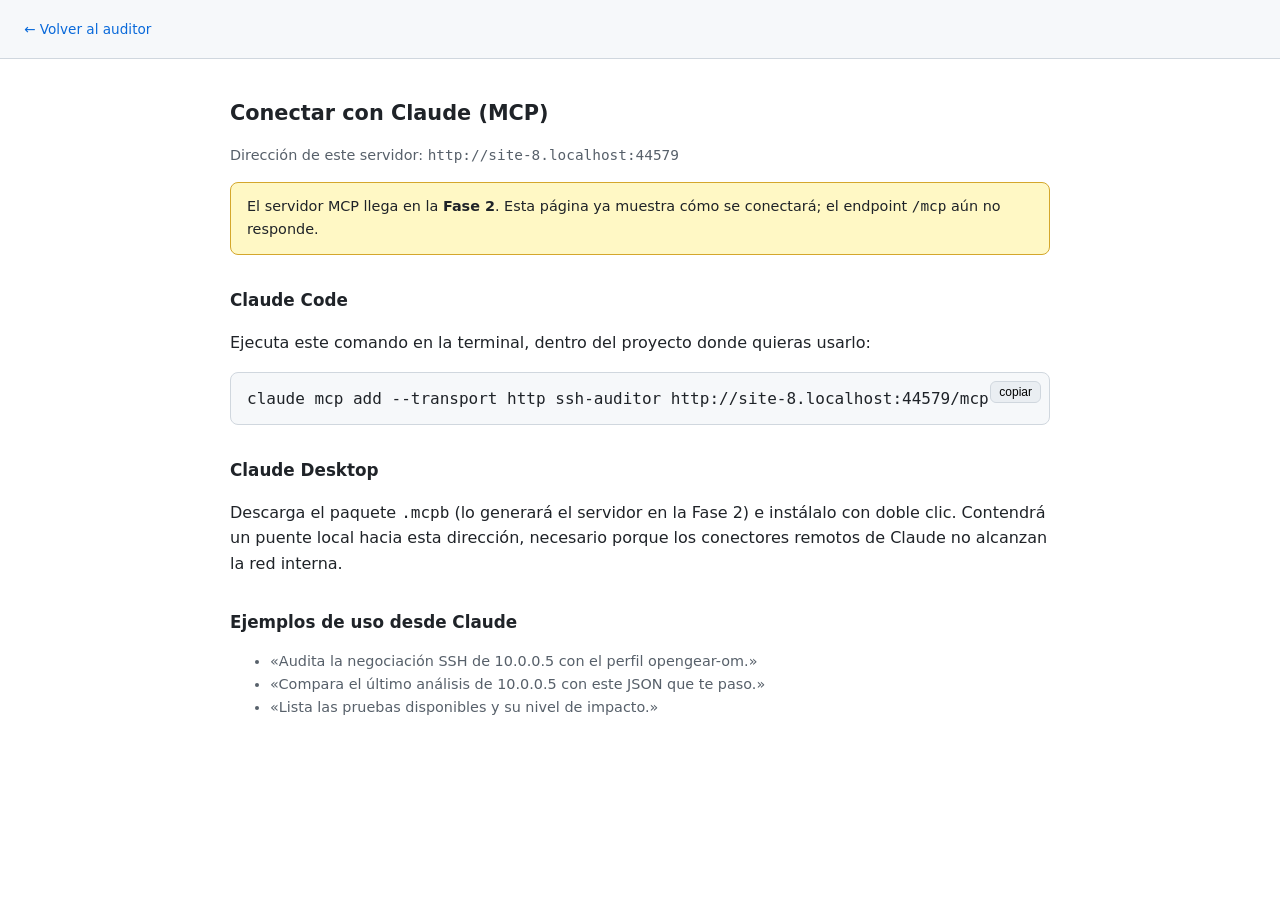
==== ssh_auditor/web/static/claude.html @ 56130541 "naal2" ====
<!doctype html>
<html lang="es">
<head>
  <meta charset="utf-8">
  <meta name="viewport" content="width=device-width, initial-scale=1">
  <title>Conectar con Claude — SSH Security Auditor</title>
  <style>
    body { font-family:system-ui,-apple-system,sans-serif; margin:0; color:#1f2328; line-height:1.6; }
    header { background:#f6f8fa; border-bottom:1px solid #d0d7de; padding:1rem 1.5rem; }
    header a { color:#0969da; text-decoration:none; font-size:.85rem; }
    main { max-width:820px; margin:0 auto; padding:1.5rem; }
    h1 { font-size:1.3rem; } h2 { font-size:1.05rem; margin-top:2rem; }
    code, pre { font-family:ui-monospace,monospace; }
    pre { background:#f6f8fa; border:1px solid #d0d7de; border-radius:8px; padding:.8rem 1rem;
          overflow:auto; position:relative; }
    .copy { position:absolute; top:.5rem; right:.5rem; font-size:.75rem; cursor:pointer;
            background:#eaeef2; border:1px solid #d0d7de; border-radius:6px; padding:.2rem .5rem; }
    .note { background:#fff8c5; border:1px solid #d4a72c; border-radius:8px; padding:.8rem 1rem;
            font-size:.9rem; }
    .muted { color:#57606a; font-size:.9rem; }
  </style>
</head>
<body>
  <header><a href="/">← Volver al auditor</a></header>
  <main>
    <h1>Conectar con Claude (MCP)</h1>
    <p class="muted">Dirección de este servidor: <code id="base"></code></p>

    <div class="note">
      El servidor MCP llega en la <strong>Fase 2</strong>. Esta página ya muestra cómo se
      conectará; el endpoint <code>/mcp</code> aún no responde.
    </div>

    <h2>Claude Code</h2>
    <p>Ejecuta este comando en la terminal, dentro del proyecto donde quieras usarlo:</p>
    <pre><button class="copy" data-t="cmd">copiar</button><code id="cmd"></code></pre>

    <h2>Claude Desktop</h2>
    <p>Descarga el paquete <code>.mcpb</code> (lo generará el servidor en la Fase 2) e instálalo
    con doble clic. Contendrá un puente local hacia esta dirección, necesario porque los
    conectores remotos de Claude no alcanzan la red interna.</p>

    <h2>Ejemplos de uso desde Claude</h2>
    <ul class="muted">
      <li>«Audita la negociación SSH de 10.0.0.5 con el perfil opengear-om.»</li>
      <li>«Compara el último análisis de 10.0.0.5 con este JSON que te paso.»</li>
      <li>«Lista las pruebas disponibles y su nivel de impacto.»</li>
    </ul>
  </main>
  <script>
    const base = window.location.origin;
    document.getElementById("base").textContent = base;
    document.getElementById("cmd").textContent =
      `claude mcp add --transport http ssh-auditor ${base}/mcp`;
    document.querySelectorAll(".copy").forEach((b) => b.addEventListener("click", () => {
      const t = document.getElementById(b.dataset.t).textContent;
      navigator.clipboard.writeText(t).then(() => { b.textContent = "copiado"; });
    }));
  </script>
</body>
</html>
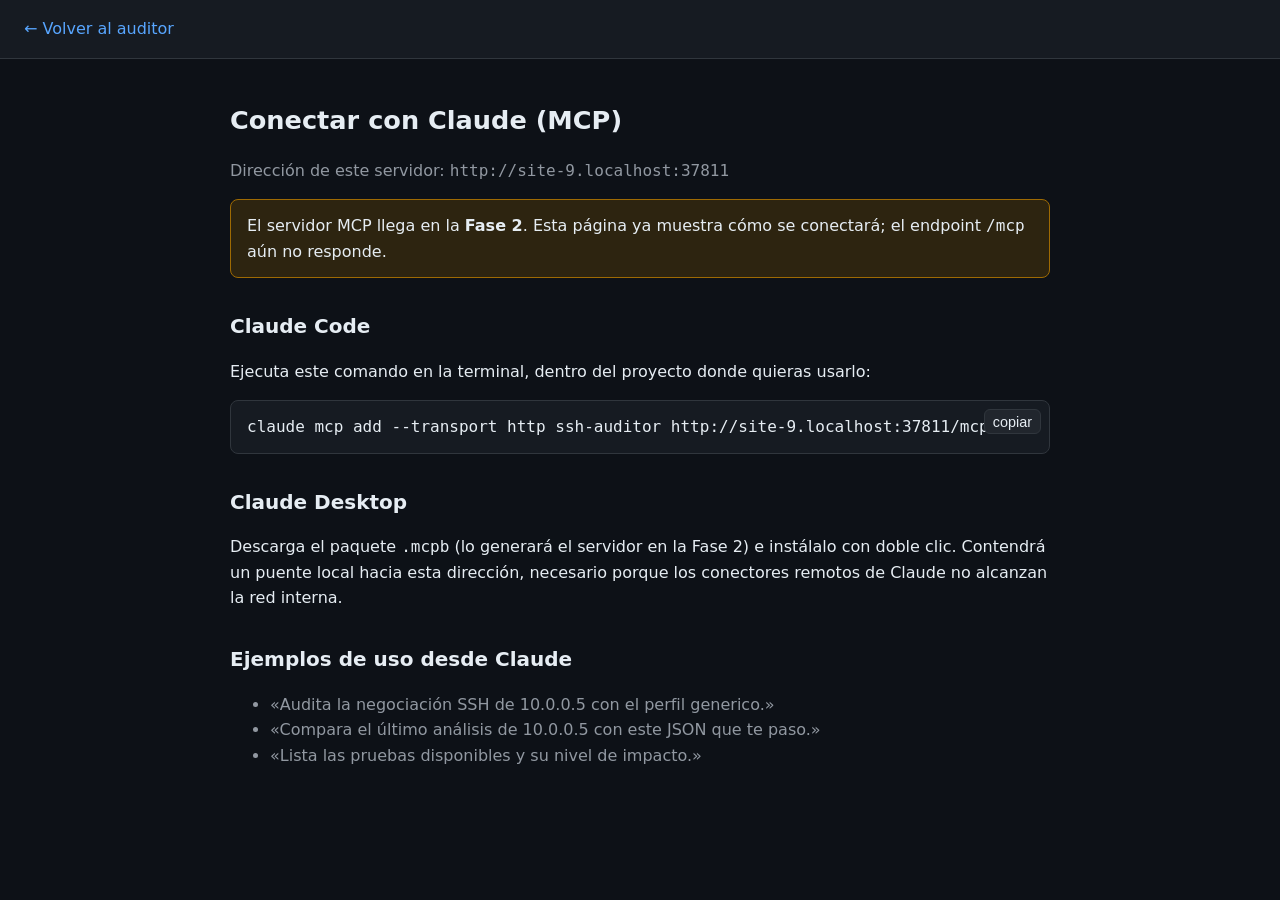
==== commit 49f33a9c: "naal2" ====
--- a/ssh_auditor/web/static/claude.html
+++ b/ssh_auditor/web/static/claude.html
@@ -5,19 +5,21 @@
   <meta name="viewport" content="width=device-width, initial-scale=1">
   <title>Conectar con Claude — SSH Security Auditor</title>
   <style>
-    body { font-family:system-ui,-apple-system,sans-serif; margin:0; color:#1f2328; line-height:1.6; }
-    header { background:#f6f8fa; border-bottom:1px solid #d0d7de; padding:1rem 1.5rem; }
-    header a { color:#0969da; text-decoration:none; font-size:.85rem; }
+    :root { color-scheme:dark; }
+    body { font-family:system-ui,-apple-system,sans-serif; margin:0; color:#e6edf3; background:#0d1117;
+           line-height:1.6; }
+    header { background:#161b22; border-bottom:1px solid #30363d; padding:1rem 1.5rem; }
+    header a { color:#58a6ff; text-decoration:none; font-size:1rem; }
     main { max-width:820px; margin:0 auto; padding:1.5rem; }
-    h1 { font-size:1.3rem; } h2 { font-size:1.05rem; margin-top:2rem; }
+    h1 { font-size:1.6rem; } h2 { font-size:1.25rem; margin-top:2rem; }
     code, pre { font-family:ui-monospace,monospace; }
-    pre { background:#f6f8fa; border:1px solid #d0d7de; border-radius:8px; padding:.8rem 1rem;
+    pre { background:#161b22; border:1px solid #30363d; border-radius:8px; padding:.8rem 1rem;
           overflow:auto; position:relative; }
-    .copy { position:absolute; top:.5rem; right:.5rem; font-size:.75rem; cursor:pointer;
-            background:#eaeef2; border:1px solid #d0d7de; border-radius:6px; padding:.2rem .5rem; }
-    .note { background:#fff8c5; border:1px solid #d4a72c; border-radius:8px; padding:.8rem 1rem;
-            font-size:.9rem; }
-    .muted { color:#57606a; font-size:.9rem; }
+    .copy { position:absolute; top:.5rem; right:.5rem; font-size:.9rem; cursor:pointer;
+            background:#21262d; color:#e6edf3; border:1px solid #30363d; border-radius:6px; padding:.2rem .5rem; }
+    .note { background:#2d2410; border:1px solid #9e6a03; border-radius:8px; padding:.8rem 1rem;
+            font-size:1rem; }
+    .muted { color:#9198a1; font-size:1rem; }
   </style>
 </head>
 <body>
@@ -42,7 +44,7 @@
 
     <h2>Ejemplos de uso desde Claude</h2>
     <ul class="muted">
-      <li>«Audita la negociación SSH de 10.0.0.5 con el perfil opengear-om.»</li>
+      <li>«Audita la negociación SSH de 10.0.0.5 con el perfil generico.»</li>
       <li>«Compara el último análisis de 10.0.0.5 con este JSON que te paso.»</li>
       <li>«Lista las pruebas disponibles y su nivel de impacto.»</li>
     </ul>
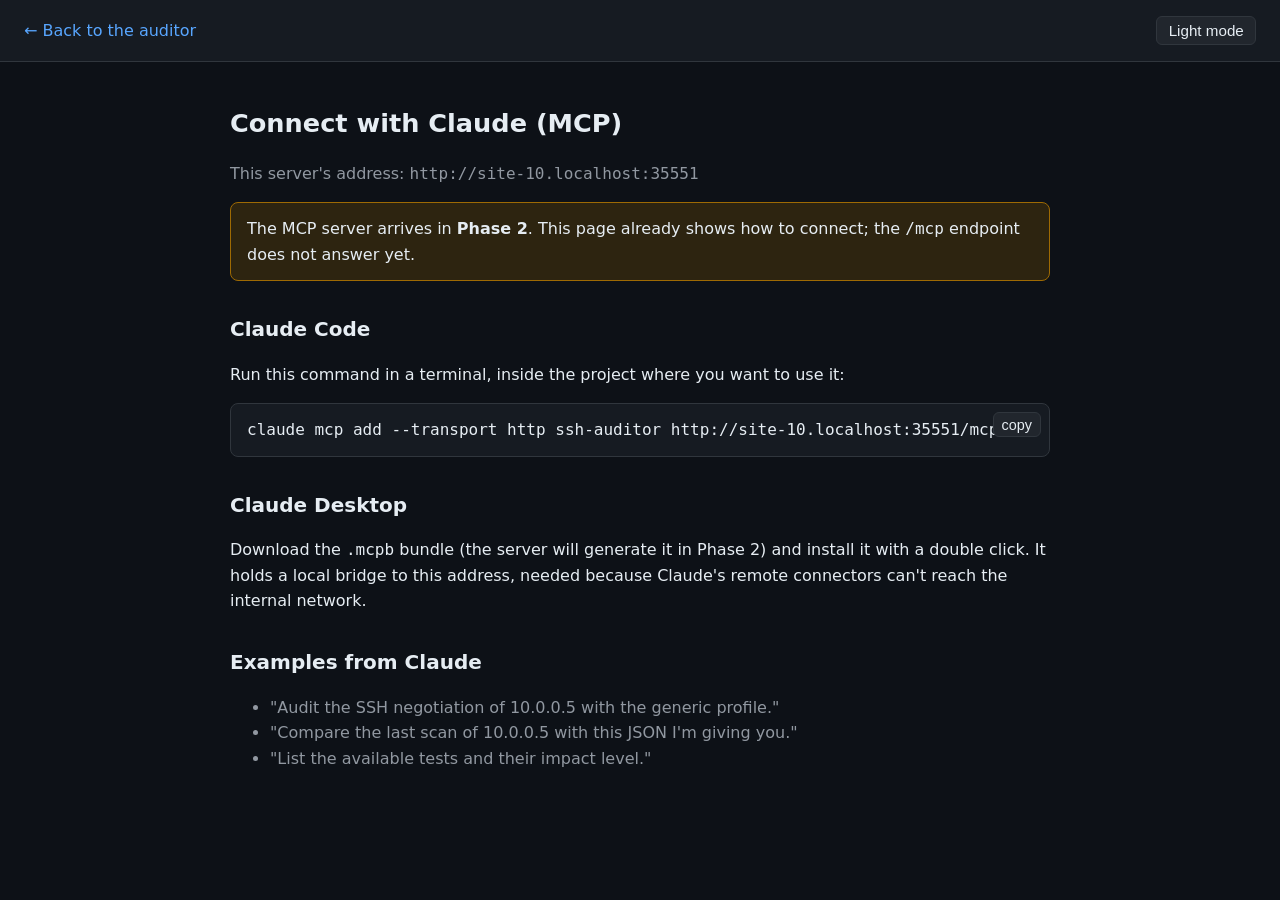
==== commit 2189fa5f: "naal2" ====
--- a/ssh_auditor/web/static/claude.html
+++ b/ssh_auditor/web/static/claude.html
@@ -1,62 +1,74 @@
 <!doctype html>
-<html lang="es">
+<html lang="en">
 <head>
   <meta charset="utf-8">
   <meta name="viewport" content="width=device-width, initial-scale=1">
-  <title>Conectar con Claude — SSH Security Auditor</title>
+  <title>Connect with Claude — SSH Security Auditor</title>
+  <script>
+    // Dark by default; apply a saved "light" choice before the page paints.
+    try { if (localStorage.getItem("sshAuditor.theme") === "light") document.documentElement.dataset.theme = "light"; } catch (_) {}
+  </script>
   <style>
-    :root { color-scheme:dark; }
-    body { font-family:system-ui,-apple-system,sans-serif; margin:0; color:#e6edf3; background:#0d1117;
+    :root { color-scheme:dark; --fg:#e6edf3; --mut:#9198a1; --bd:#30363d; --bg:#0d1117;
+            --pan:#161b22; --btn:#21262d; --link:#58a6ff; --note:#2d2410; --notebd:#9e6a03; }
+    :root[data-theme="light"] { color-scheme:light; --fg:#1f2328; --mut:#59636e; --bd:#d0d7de;
+            --bg:#ffffff; --pan:#f6f8fa; --btn:#f6f8fa; --link:#0969da; --note:#fff8c5; --notebd:#d4a72c; }
+    body { font-family:system-ui,-apple-system,sans-serif; margin:0; color:var(--fg); background:var(--bg);
            line-height:1.6; }
-    header { background:#161b22; border-bottom:1px solid #30363d; padding:1rem 1.5rem; }
-    header a { color:#58a6ff; text-decoration:none; font-size:1rem; }
+    header { background:var(--pan); border-bottom:1px solid var(--bd); padding:1rem 1.5rem;
+             display:flex; justify-content:space-between; align-items:center; }
+    header a { color:var(--link); text-decoration:none; font-size:1rem; }
+    header button { background:var(--btn); color:var(--fg); border:1px solid var(--bd); border-radius:6px;
+                    padding:.3rem .7rem; font-size:.95rem; cursor:pointer; }
     main { max-width:820px; margin:0 auto; padding:1.5rem; }
     h1 { font-size:1.6rem; } h2 { font-size:1.25rem; margin-top:2rem; }
     code, pre { font-family:ui-monospace,monospace; }
-    pre { background:#161b22; border:1px solid #30363d; border-radius:8px; padding:.8rem 1rem;
+    pre { background:var(--pan); border:1px solid var(--bd); border-radius:8px; padding:.8rem 1rem;
           overflow:auto; position:relative; }
     .copy { position:absolute; top:.5rem; right:.5rem; font-size:.9rem; cursor:pointer;
-            background:#21262d; color:#e6edf3; border:1px solid #30363d; border-radius:6px; padding:.2rem .5rem; }
-    .note { background:#2d2410; border:1px solid #9e6a03; border-radius:8px; padding:.8rem 1rem;
+            background:var(--btn); color:var(--fg); border:1px solid var(--bd); border-radius:6px; padding:.2rem .5rem; }
+    .note { background:var(--note); border:1px solid var(--notebd); border-radius:8px; padding:.8rem 1rem;
             font-size:1rem; }
-    .muted { color:#9198a1; font-size:1rem; }
+    .muted { color:var(--mut); font-size:1rem; }
   </style>
 </head>
 <body>
-  <header><a href="/">← Volver al auditor</a></header>
+  <header><a href="/">← Back to the auditor</a><button id="themeBtn" type="button">Light mode</button></header>
   <main>
-    <h1>Conectar con Claude (MCP)</h1>
-    <p class="muted">Dirección de este servidor: <code id="base"></code></p>
+    <h1>Connect with Claude (MCP)</h1>
+    <p class="muted">This server's address: <code id="base"></code></p>
 
     <div class="note">
-      El servidor MCP llega en la <strong>Fase 2</strong>. Esta página ya muestra cómo se
-      conectará; el endpoint <code>/mcp</code> aún no responde.
+      The MCP server arrives in <strong>Phase 2</strong>. This page already shows how to
+      connect; the <code>/mcp</code> endpoint does not answer yet.
     </div>
 
     <h2>Claude Code</h2>
-    <p>Ejecuta este comando en la terminal, dentro del proyecto donde quieras usarlo:</p>
-    <pre><button class="copy" data-t="cmd">copiar</button><code id="cmd"></code></pre>
+    <p>Run this command in a terminal, inside the project where you want to use it:</p>
+    <pre><button class="copy" data-t="cmd">copy</button><code id="cmd"></code></pre>
 
     <h2>Claude Desktop</h2>
-    <p>Descarga el paquete <code>.mcpb</code> (lo generará el servidor en la Fase 2) e instálalo
-    con doble clic. Contendrá un puente local hacia esta dirección, necesario porque los
-    conectores remotos de Claude no alcanzan la red interna.</p>
+    <p>Download the <code>.mcpb</code> bundle (the server will generate it in Phase 2) and
+    install it with a double click. It holds a local bridge to this address, needed because
+    Claude's remote connectors can't reach the internal network.</p>
 
-    <h2>Ejemplos de uso desde Claude</h2>
+    <h2>Examples from Claude</h2>
     <ul class="muted">
-      <li>«Audita la negociación SSH de 10.0.0.5 con el perfil generico.»</li>
-      <li>«Compara el último análisis de 10.0.0.5 con este JSON que te paso.»</li>
-      <li>«Lista las pruebas disponibles y su nivel de impacto.»</li>
+      <li>"Audit the SSH negotiation of 10.0.0.5 with the generic profile."</li>
+      <li>"Compare the last scan of 10.0.0.5 with this JSON I'm giving you."</li>
+      <li>"List the available tests and their impact level."</li>
     </ul>
   </main>
+  <script src="/theme.js"></script>
   <script>
     const base = window.location.origin;
     document.getElementById("base").textContent = base;
     document.getElementById("cmd").textContent =
       `claude mcp add --transport http ssh-auditor ${base}/mcp`;
+    setupThemeButton(document.getElementById("themeBtn"));
     document.querySelectorAll(".copy").forEach((b) => b.addEventListener("click", () => {
       const t = document.getElementById(b.dataset.t).textContent;
-      navigator.clipboard.writeText(t).then(() => { b.textContent = "copiado"; });
+      navigator.clipboard.writeText(t).then(() => { b.textContent = "copied"; });
     }));
   </script>
 </body>
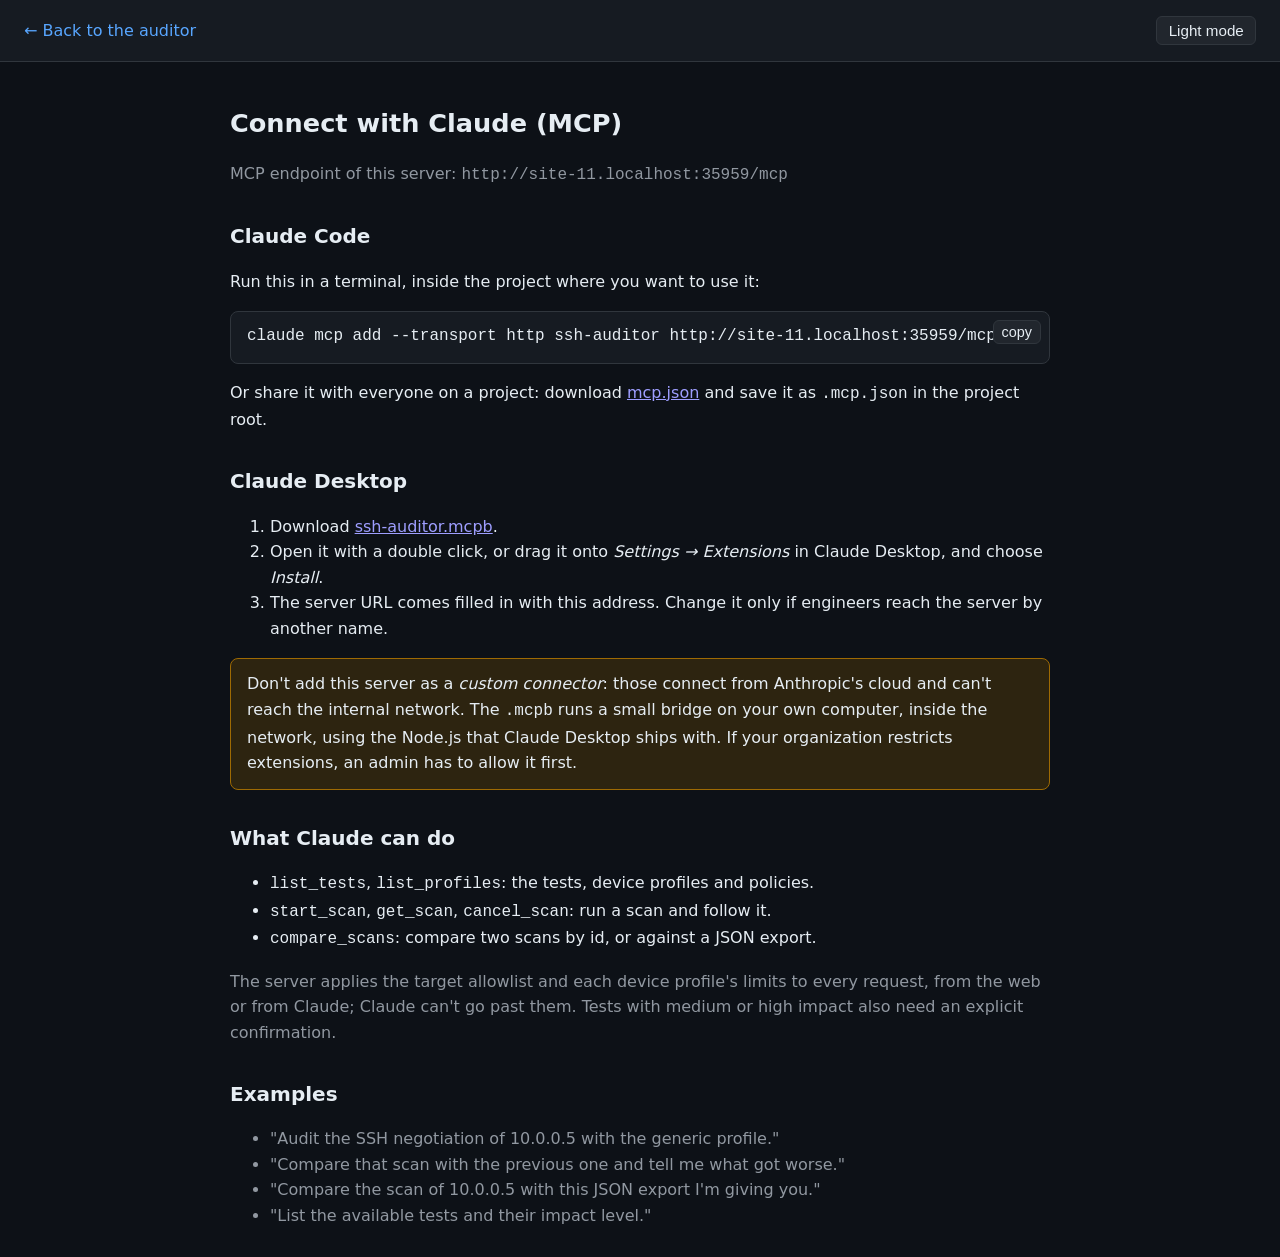
==== commit 6c17a00b: "naal2" ====
--- a/ssh_auditor/web/static/claude.html
+++ b/ssh_auditor/web/static/claude.html
@@ -36,39 +36,71 @@
   <header><a href="/">← Back to the auditor</a><button id="themeBtn" type="button">Light mode</button></header>
   <main>
     <h1>Connect with Claude (MCP)</h1>
-    <p class="muted">This server's address: <code id="base"></code></p>
+    <p class="muted">MCP endpoint of this server: <code id="url"></code></p>
 
+    <h2>Claude Code</h2>
+    <p>Run this in a terminal, inside the project where you want to use it:</p>
+    <pre><button class="copy" data-t="cmd">copy</button><code id="cmd"></code></pre>
+    <p>Or share it with everyone on a project: download <a href="/claude/mcp.json" download>mcp.json</a>
+    and save it as <code>.mcp.json</code> in the project root.</p>
+
+    <h2>Claude Desktop</h2>
+    <ol>
+      <li>Download <a href="/claude/ssh-auditor.mcpb" download>ssh-auditor.mcpb</a>.</li>
+      <li>Open it with a double click, or drag it onto <em>Settings → Extensions</em> in
+        Claude Desktop, and choose <em>Install</em>.</li>
+      <li>The server URL comes filled in with this address. Change it only if engineers
+        reach the server by another name.</li>
+    </ol>
     <div class="note">
-      The MCP server arrives in <strong>Phase 2</strong>. This page already shows how to
-      connect; the <code>/mcp</code> endpoint does not answer yet.
+      Don't add this server as a <em>custom connector</em>: those connect from Anthropic's
+      cloud and can't reach the internal network. The <code>.mcpb</code> runs a small
+      bridge on your own computer, inside the network, using the Node.js that Claude
+      Desktop ships with. If your organization restricts extensions, an admin has to
+      allow it first.
     </div>
 
-    <h2>Claude Code</h2>
-    <p>Run this command in a terminal, inside the project where you want to use it:</p>
-    <pre><button class="copy" data-t="cmd">copy</button><code id="cmd"></code></pre>
+    <h2>What Claude can do</h2>
+    <ul>
+      <li><code>list_tests</code>, <code>list_profiles</code>: the tests, device profiles and policies.</li>
+      <li><code>start_scan</code>, <code>get_scan</code>, <code>cancel_scan</code>: run a scan and follow it.</li>
+      <li><code>compare_scans</code>: compare two scans by id, or against a JSON export.</li>
+    </ul>
+    <p class="muted">The server applies the target allowlist and each device profile's limits
+    to every request, from the web or from Claude; Claude can't go past them. Tests with
+    medium or high impact also need an explicit confirmation.</p>
 
-    <h2>Claude Desktop</h2>
-    <p>Download the <code>.mcpb</code> bundle (the server will generate it in Phase 2) and
-    install it with a double click. It holds a local bridge to this address, needed because
-    Claude's remote connectors can't reach the internal network.</p>
-
-    <h2>Examples from Claude</h2>
+    <h2>Examples</h2>
     <ul class="muted">
       <li>"Audit the SSH negotiation of 10.0.0.5 with the generic profile."</li>
-      <li>"Compare the last scan of 10.0.0.5 with this JSON I'm giving you."</li>
+      <li>"Compare that scan with the previous one and tell me what got worse."</li>
+      <li>"Compare the scan of 10.0.0.5 with this JSON export I'm giving you."</li>
       <li>"List the available tests and their impact level."</li>
     </ul>
   </main>
   <script src="/theme.js"></script>
   <script>
-    const base = window.location.origin;
-    document.getElementById("base").textContent = base;
-    document.getElementById("cmd").textContent =
-      `claude mcp add --transport http ssh-auditor ${base}/mcp`;
+    const url = `${window.location.origin}/mcp`;
+    document.getElementById("url").textContent = url;
+    document.getElementById("cmd").textContent = `claude mcp add --transport http ssh-auditor ${url}`;
     setupThemeButton(document.getElementById("themeBtn"));
+    function copyText(text) {
+      // navigator.clipboard only exists on HTTPS or localhost; this server is plain HTTP.
+      if (navigator.clipboard && window.isSecureContext) return navigator.clipboard.writeText(text);
+      const area = document.createElement("textarea");
+      area.value = text;
+      area.style.position = "fixed";
+      area.style.opacity = "0";
+      document.body.appendChild(area);
+      area.select();
+      const ok = document.execCommand("copy");
+      area.remove();
+      return ok ? Promise.resolve() : Promise.reject(new Error("copy failed"));
+    }
     document.querySelectorAll(".copy").forEach((b) => b.addEventListener("click", () => {
       const t = document.getElementById(b.dataset.t).textContent;
-      navigator.clipboard.writeText(t).then(() => { b.textContent = "copied"; });
+      copyText(t).then(() => { b.textContent = "copied"; },
+                       () => { b.textContent = "select it and copy"; });
     }));
   </script>
 </body>
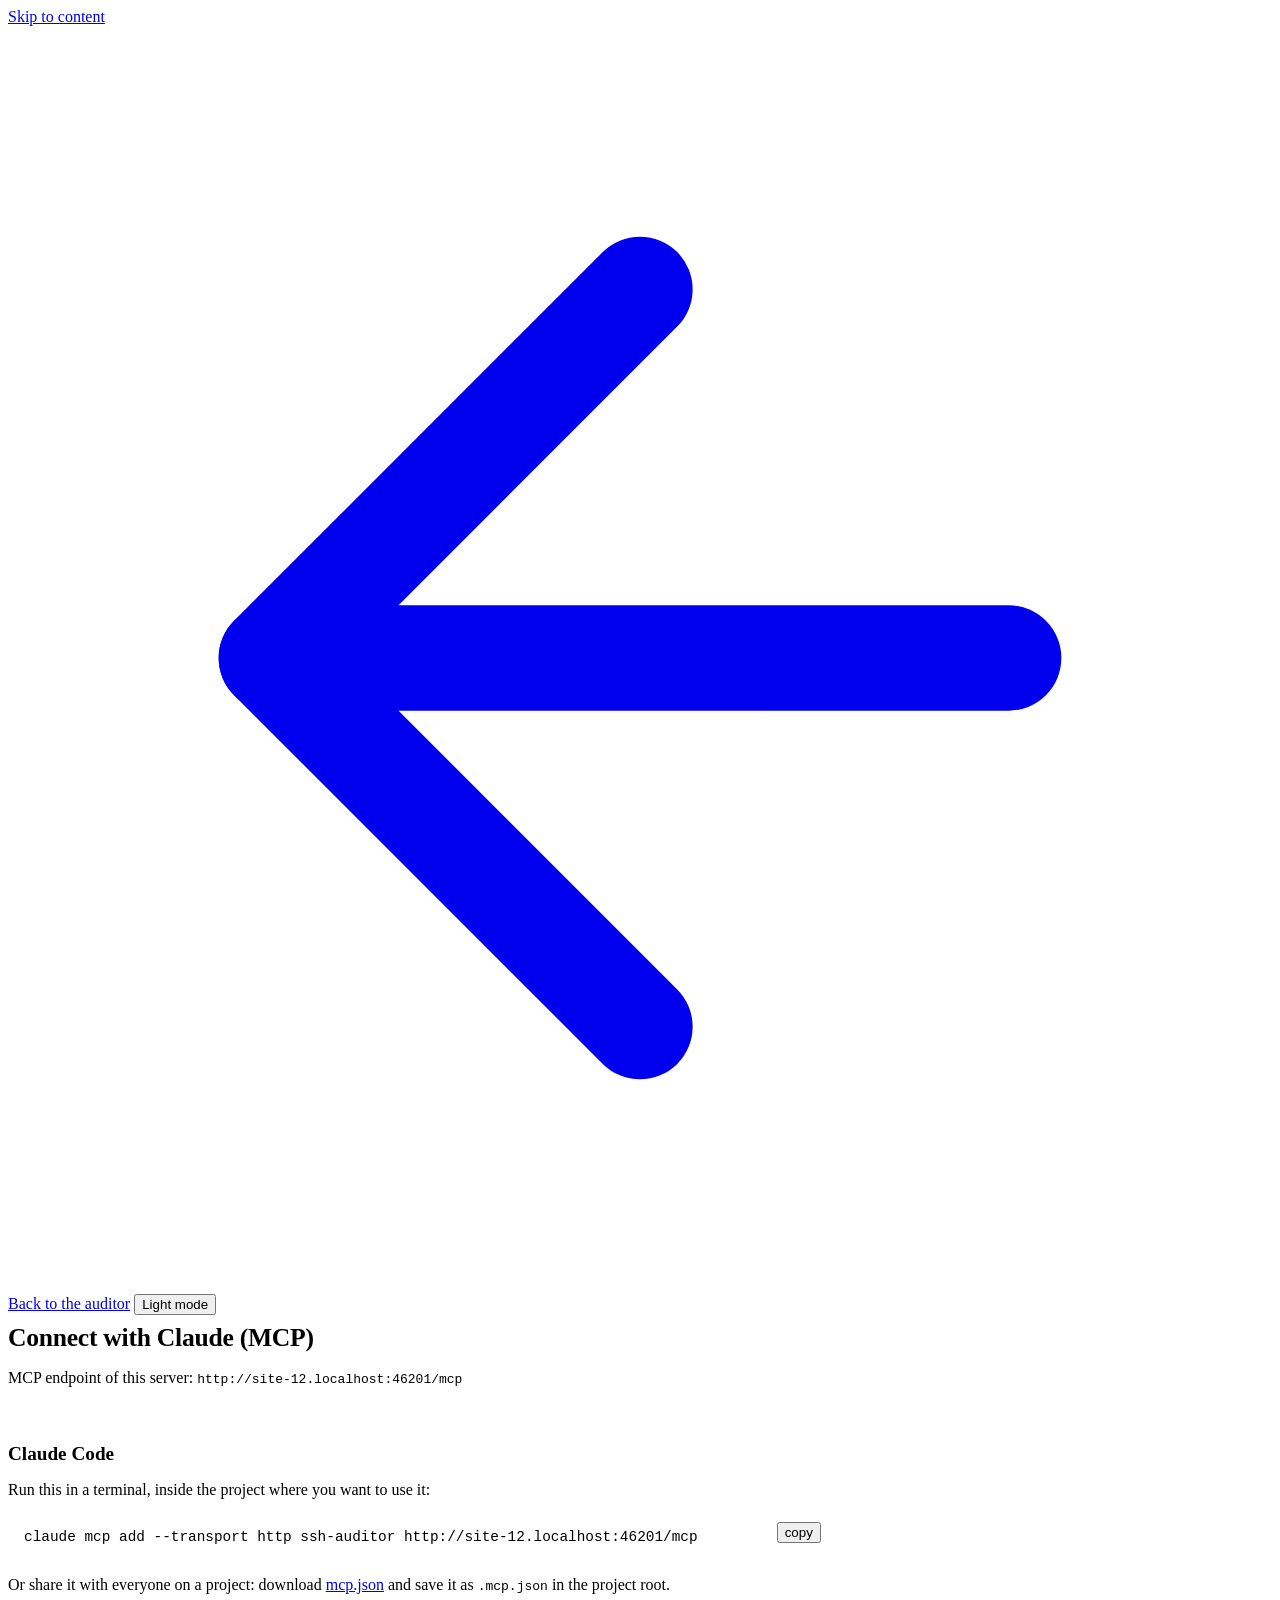
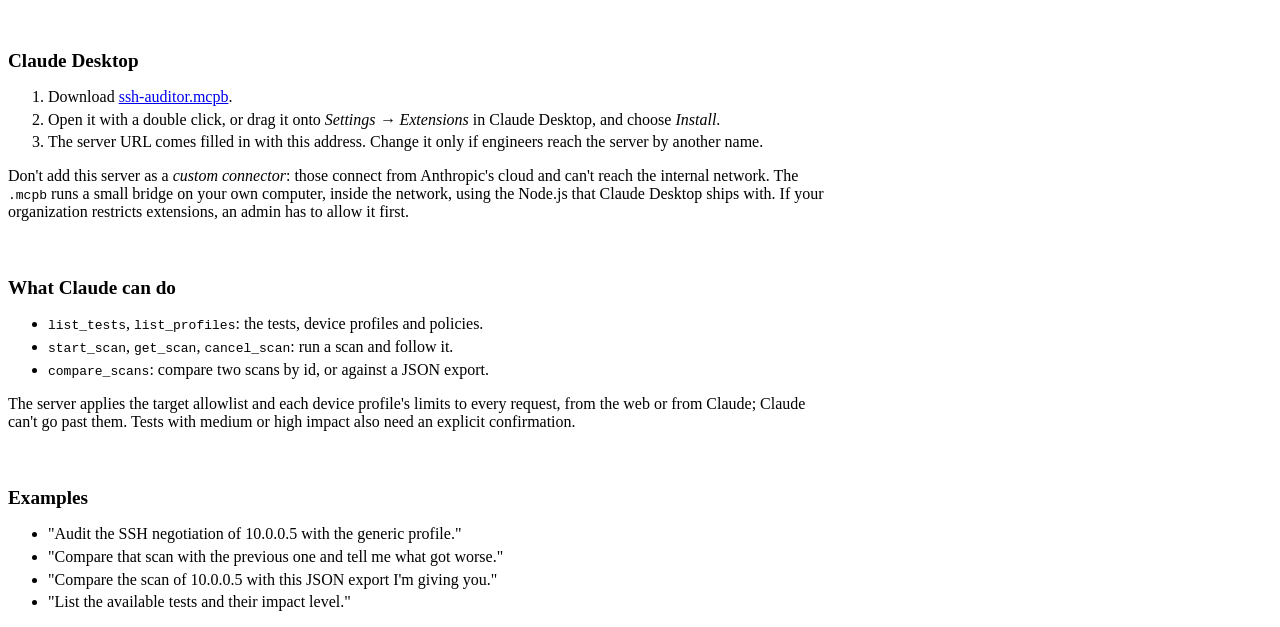
==== commit a9ad98c8: "naal2" ====
--- a/ssh_auditor/web/static/claude.html
+++ b/ssh_auditor/web/static/claude.html
@@ -8,39 +8,36 @@
     // Dark by default; apply a saved "light" choice before the page paints.
     try { if (localStorage.getItem("sshAuditor.theme") === "light") document.documentElement.dataset.theme = "light"; } catch (_) {}
   </script>
+  <link rel="stylesheet" href="/style.css">
   <style>
-    :root { color-scheme:dark; --fg:#e6edf3; --mut:#9198a1; --bd:#30363d; --bg:#0d1117;
-            --pan:#161b22; --btn:#21262d; --link:#58a6ff; --note:#2d2410; --notebd:#9e6a03; }
-    :root[data-theme="light"] { color-scheme:light; --fg:#1f2328; --mut:#59636e; --bd:#d0d7de;
-            --bg:#ffffff; --pan:#f6f8fa; --btn:#f6f8fa; --link:#0969da; --note:#fff8c5; --notebd:#d4a72c; }
-    body { font-family:system-ui,-apple-system,sans-serif; margin:0; color:var(--fg); background:var(--bg);
-           line-height:1.6; }
-    header { background:var(--pan); border-bottom:1px solid var(--bd); padding:1rem 1.5rem;
-             display:flex; justify-content:space-between; align-items:center; }
-    header a { color:var(--link); text-decoration:none; font-size:1rem; }
-    header button { background:var(--btn); color:var(--fg); border:1px solid var(--bd); border-radius:6px;
-                    padding:.3rem .7rem; font-size:.95rem; cursor:pointer; }
-    main { max-width:820px; margin:0 auto; padding:1.5rem; }
-    h1 { font-size:1.6rem; } h2 { font-size:1.25rem; margin-top:2rem; }
-    code, pre { font-family:ui-monospace,monospace; }
-    pre { background:var(--pan); border:1px solid var(--bd); border-radius:8px; padding:.8rem 1rem;
-          overflow:auto; position:relative; }
-    .copy { position:absolute; top:.5rem; right:.5rem; font-size:.9rem; cursor:pointer;
-            background:var(--btn); color:var(--fg); border:1px solid var(--bd); border-radius:6px; padding:.2rem .5rem; }
-    .note { background:var(--note); border:1px solid var(--notebd); border-radius:8px; padding:.8rem 1rem;
-            font-size:1rem; }
-    .muted { color:var(--mut); font-size:1rem; }
+    main { max-width: 820px; }
+    h1 { font-size: 1.6rem; letter-spacing: -.01em; margin: .5rem 0; }
+    h2 { font-size: 1.2rem; margin-top: 2.25rem; padding-top: 1.25rem; border-top: 1px solid var(--bd-soft); }
+    pre { background: var(--pan); border: 1px solid var(--bd); border-radius: 8px; padding: .9rem 6rem .9rem 1rem;
+          overflow: auto; position: relative; font-size: .9rem; }
+    .copy { position: absolute; top: .45rem; right: .45rem; }
+    li { margin: .3rem 0; }
+    .navlink.back { margin-right: auto; }
   </style>
 </head>
 <body>
-  <header><a href="/">← Back to the auditor</a><button id="themeBtn" type="button">Light mode</button></header>
-  <main>
+  <a class="skip" href="#main">Skip to content</a>
+  <header class="topbar">
+    <div class="topbar-in">
+      <a class="navlink back" href="/">
+        <svg viewBox="0 0 24 24" fill="none" stroke="currentColor" stroke-width="2" stroke-linecap="round"
+             stroke-linejoin="round" aria-hidden="true"><path d="m12 19-7-7 7-7"/><path d="M19 12H5"/></svg>
+        Back to the auditor</a>
+      <button class="sec small" id="themeBtn" type="button">Light mode</button>
+    </div>
+  </header>
+  <main id="main">
     <h1>Connect with Claude (MCP)</h1>
     <p class="muted">MCP endpoint of this server: <code id="url"></code></p>
 
     <h2>Claude Code</h2>
     <p>Run this in a terminal, inside the project where you want to use it:</p>
-    <pre><button class="copy" data-t="cmd">copy</button><code id="cmd"></code></pre>
+    <pre><button class="copy sec small" data-t="cmd">copy</button><code id="cmd"></code></pre>
     <p>Or share it with everyone on a project: download <a href="/claude/mcp.json" download>mcp.json</a>
     and save it as <code>.mcp.json</code> in the project root.</p>
 
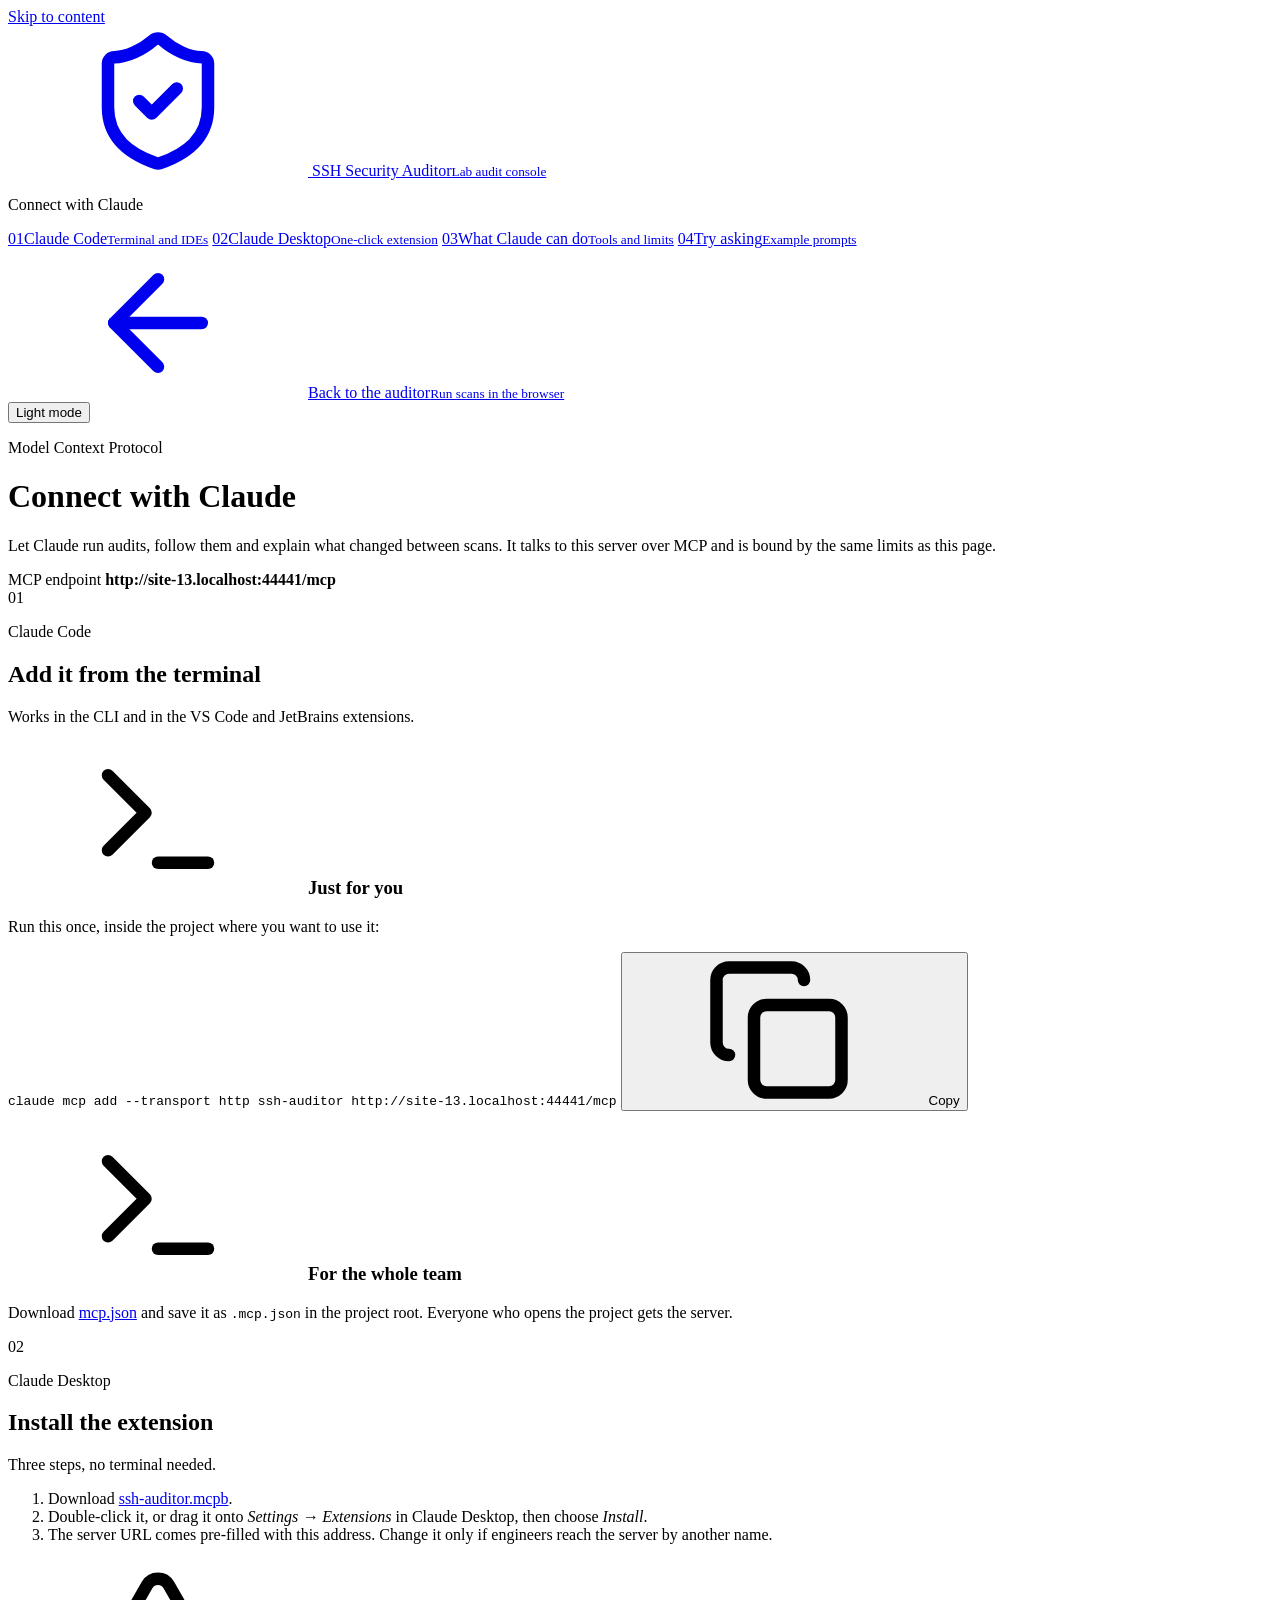
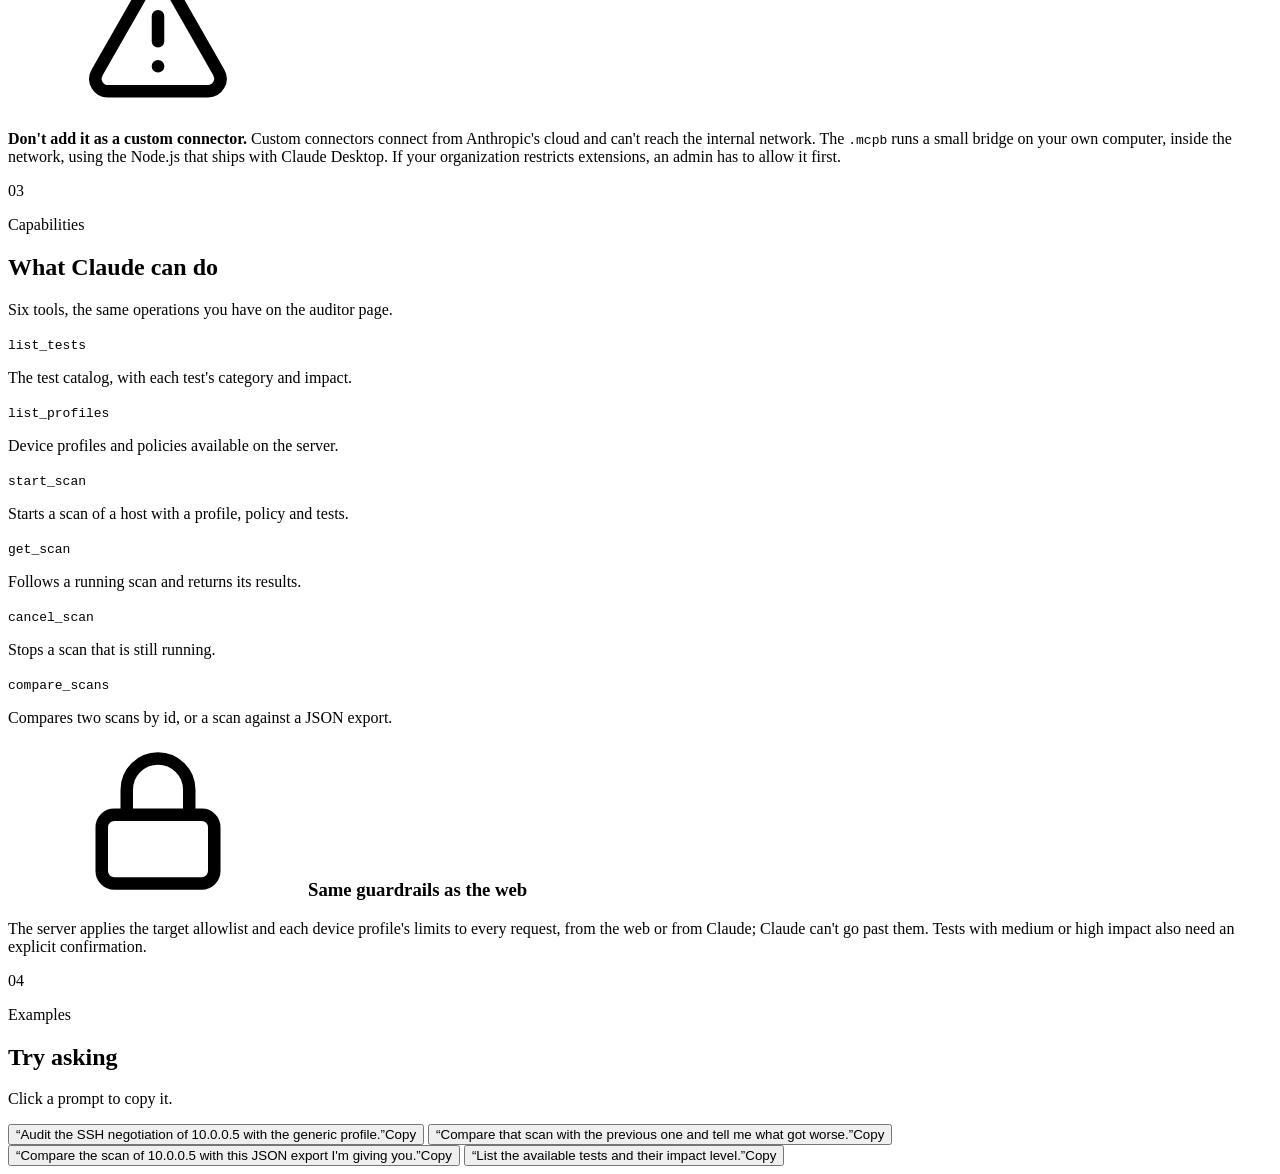
==== commit 7c70aab3: "naal2" ====
--- a/ssh_auditor/web/static/claude.html
+++ b/ssh_auditor/web/static/claude.html
@@ -8,74 +8,160 @@
     // Dark by default; apply a saved "light" choice before the page paints.
     try { if (localStorage.getItem("sshAuditor.theme") === "light") document.documentElement.dataset.theme = "light"; } catch (_) {}
   </script>
+  <link rel="icon" href="data:image/svg+xml,%3Csvg xmlns='http://www.w3.org/2000/svg' viewBox='0 0 24 24' fill='none' stroke='%2322d3ee' stroke-width='2' stroke-linecap='round' stroke-linejoin='round'%3E%3Cpath d='M20 13c0 5-3.5 7.5-7.66 8.95a1 1 0 0 1-.67-.01C7.5 20.5 4 18 4 13V6a1 1 0 0 1 1-1c2 0 4.5-1.2 6.24-2.72a1.17 1.17 0 0 1 1.52 0C14.51 3.81 17 5 19 5a1 1 0 0 1 1 1z'/%3E%3Cpath d='m9 12 2 2 4-4'/%3E%3C/svg%3E">
+  <link rel="preload" href="/fonts/space-grotesk.woff2" as="font" type="font/woff2" crossorigin>
   <link rel="stylesheet" href="/style.css">
-  <style>
-    main { max-width: 820px; }
-    h1 { font-size: 1.6rem; letter-spacing: -.01em; margin: .5rem 0; }
-    h2 { font-size: 1.2rem; margin-top: 2.25rem; padding-top: 1.25rem; border-top: 1px solid var(--bd-soft); }
-    pre { background: var(--pan); border: 1px solid var(--bd); border-radius: 8px; padding: .9rem 6rem .9rem 1rem;
-          overflow: auto; position: relative; font-size: .9rem; }
-    .copy { position: absolute; top: .45rem; right: .45rem; }
-    li { margin: .3rem 0; }
-    .navlink.back { margin-right: auto; }
-  </style>
 </head>
 <body>
+  <svg width="0" height="0" style="position:absolute" aria-hidden="true">
+    <defs>
+      <symbol id="i-shield" viewBox="0 0 24 24" fill="none" stroke="currentColor" stroke-width="2" stroke-linecap="round" stroke-linejoin="round"><path d="M20 13c0 5-3.5 7.5-7.66 8.95a1 1 0 0 1-.67-.01C7.5 20.5 4 18 4 13V6a1 1 0 0 1 1-1c2 0 4.5-1.2 6.24-2.72a1.17 1.17 0 0 1 1.52 0C14.51 3.81 17 5 19 5a1 1 0 0 1 1 1z"/><path d="m9 12 2 2 4-4"/></symbol>
+      <symbol id="i-back" viewBox="0 0 24 24" fill="none" stroke="currentColor" stroke-width="2" stroke-linecap="round" stroke-linejoin="round"><path d="m12 19-7-7 7-7"/><path d="M19 12H5"/></symbol>
+      <symbol id="i-terminal" viewBox="0 0 24 24" fill="none" stroke="currentColor" stroke-width="2" stroke-linecap="round" stroke-linejoin="round"><polyline points="4 17 10 11 4 5"/><line x1="12" x2="20" y1="19" y2="19"/></symbol>
+      <symbol id="i-monitor" viewBox="0 0 24 24" fill="none" stroke="currentColor" stroke-width="2" stroke-linecap="round" stroke-linejoin="round"><rect width="20" height="14" x="2" y="3" rx="2"/><line x1="8" x2="16" y1="21" y2="21"/><line x1="12" x2="12" y1="17" y2="21"/></symbol>
+      <symbol id="i-copy" viewBox="0 0 24 24" fill="none" stroke="currentColor" stroke-width="2" stroke-linecap="round" stroke-linejoin="round"><rect width="14" height="14" x="8" y="8" rx="2"/><path d="M4 16c-1.1 0-2-.9-2-2V4c0-1.1.9-2 2-2h10c1.1 0 2 .9 2 2"/></symbol>
+      <symbol id="i-alert" viewBox="0 0 24 24" fill="none" stroke="currentColor" stroke-width="2" stroke-linecap="round" stroke-linejoin="round"><path d="m21.73 18-8-14a2 2 0 0 0-3.48 0l-8 14A2 2 0 0 0 4 21h16a2 2 0 0 0 1.73-3"/><path d="M12 9v4"/><path d="M12 17h.01"/></symbol>
+      <symbol id="i-lock" viewBox="0 0 24 24" fill="none" stroke="currentColor" stroke-width="2" stroke-linecap="round" stroke-linejoin="round"><rect width="18" height="11" x="3" y="11" rx="2" ry="2"/><path d="M7 11V7a5 5 0 0 1 10 0v4"/></symbol>
+    </defs>
+  </svg>
   <a class="skip" href="#main">Skip to content</a>
-  <header class="topbar">
-    <div class="topbar-in">
-      <a class="navlink back" href="/">
-        <svg viewBox="0 0 24 24" fill="none" stroke="currentColor" stroke-width="2" stroke-linecap="round"
-             stroke-linejoin="round" aria-hidden="true"><path d="m12 19-7-7 7-7"/><path d="M19 12H5"/></svg>
-        Back to the auditor</a>
+
+  <aside class="side">
+    <a class="brand" href="/">
+      <span class="brand-mark"><svg><use href="#i-shield"/></svg></span>
+      <span class="brand-name">SSH Security Auditor<small>Lab audit console</small></span>
+    </a>
+    <nav aria-label="On this page">
+      <p class="nav-label">Connect with Claude</p>
+      <div class="nav">
+        <a href="#code"><span class="n">01</span><span class="t">Claude Code<small>Terminal and IDEs</small></span></a>
+        <a href="#desktop"><span class="n">02</span><span class="t">Claude Desktop<small>One-click extension</small></span></a>
+        <a href="#tools"><span class="n">03</span><span class="t">What Claude can do<small>Tools and limits</small></span></a>
+        <a href="#examples"><span class="n">04</span><span class="t">Try asking<small>Example prompts</small></span></a>
+      </div>
+    </nav>
+    <div class="side-foot">
+      <div class="nav">
+        <a class="navlink-claude" href="/"><svg class="ico"><use href="#i-back"/></svg><span class="t">Back to the auditor<small>Run scans in the browser</small></span></a>
+      </div>
       <button class="sec small" id="themeBtn" type="button">Light mode</button>
     </div>
-  </header>
-  <main id="main">
-    <h1>Connect with Claude (MCP)</h1>
-    <p class="muted">MCP endpoint of this server: <code id="url"></code></p>
+  </aside>
 
-    <h2>Claude Code</h2>
-    <p>Run this in a terminal, inside the project where you want to use it:</p>
-    <pre><button class="copy sec small" data-t="cmd">copy</button><code id="cmd"></code></pre>
-    <p>Or share it with everyone on a project: download <a href="/claude/mcp.json" download>mcp.json</a>
-    and save it as <code>.mcp.json</code> in the project root.</p>
+  <div class="content">
+    <main id="main">
+      <header class="page-head">
+        <div>
+          <p class="eyebrow">Model Context Protocol</p>
+          <h1>Connect with Claude</h1>
+          <p class="lead">Let Claude run audits, follow them and explain what changed between scans. It
+          talks to this server over MCP and is bound by the same limits as this page.</p>
+        </div>
+        <div class="head-actions">
+          <span class="chip live"><span class="dot"></span><span>MCP endpoint <b id="url"></b></span></span>
+        </div>
+      </header>
 
-    <h2>Claude Desktop</h2>
-    <ol>
-      <li>Download <a href="/claude/ssh-auditor.mcpb" download>ssh-auditor.mcpb</a>.</li>
-      <li>Open it with a double click, or drag it onto <em>Settings → Extensions</em> in
-        Claude Desktop, and choose <em>Install</em>.</li>
-      <li>The server URL comes filled in with this address. Change it only if engineers
-        reach the server by another name.</li>
-    </ol>
-    <div class="note">
-      Don't add this server as a <em>custom connector</em>: those connect from Anthropic's
-      cloud and can't reach the internal network. The <code>.mcpb</code> runs a small
-      bridge on your own computer, inside the network, using the Node.js that Claude
-      Desktop ships with. If your organization restricts extensions, an admin has to
-      allow it first.
-    </div>
+      <section class="panel" id="code" aria-labelledby="h-code">
+        <header class="panel-head">
+          <span class="num" aria-hidden="true">01</span>
+          <div>
+            <p class="kick">Claude Code</p>
+            <h2 id="h-code">Add it from the terminal</h2>
+            <p class="help">Works in the CLI and in the VS Code and JetBrains extensions.</p>
+          </div>
+        </header>
+        <div class="panel-body">
+          <div class="cards">
+            <div class="card">
+              <h3><svg aria-hidden="true"><use href="#i-terminal"/></svg>Just for you</h3>
+              <p>Run this once, inside the project where you want to use it:</p>
+              <div class="cmd"><code id="cmd"></code>
+                <button class="copy sec small" data-t="cmd"><svg class="ico"><use href="#i-copy"/></svg><span>Copy</span></button></div>
+            </div>
+            <div class="card">
+              <h3><svg aria-hidden="true"><use href="#i-terminal"/></svg>For the whole team</h3>
+              <p>Download <a href="/claude/mcp.json" download>mcp.json</a> and save it as <code>.mcp.json</code>
+              in the project root. Everyone who opens the project gets the server.</p>
+            </div>
+          </div>
+        </div>
+      </section>
 
-    <h2>What Claude can do</h2>
-    <ul>
-      <li><code>list_tests</code>, <code>list_profiles</code>: the tests, device profiles and policies.</li>
-      <li><code>start_scan</code>, <code>get_scan</code>, <code>cancel_scan</code>: run a scan and follow it.</li>
-      <li><code>compare_scans</code>: compare two scans by id, or against a JSON export.</li>
-    </ul>
-    <p class="muted">The server applies the target allowlist and each device profile's limits
-    to every request, from the web or from Claude; Claude can't go past them. Tests with
-    medium or high impact also need an explicit confirmation.</p>
+      <section class="panel" id="desktop" aria-labelledby="h-desktop">
+        <header class="panel-head">
+          <span class="num" aria-hidden="true">02</span>
+          <div>
+            <p class="kick">Claude Desktop</p>
+            <h2 id="h-desktop">Install the extension</h2>
+            <p class="help">Three steps, no terminal needed.</p>
+          </div>
+        </header>
+        <div class="panel-body">
+          <ol class="steps-list">
+            <li>Download <a href="/claude/ssh-auditor.mcpb" download>ssh-auditor.mcpb</a>.</li>
+            <li>Double-click it, or drag it onto <em>Settings → Extensions</em> in Claude Desktop, then choose
+              <em>Install</em>.</li>
+            <li>The server URL comes pre-filled with this address. Change it only if engineers reach the
+              server by another name.</li>
+          </ol>
+          <div class="note"><svg aria-hidden="true"><use href="#i-alert"/></svg>
+            <p><strong>Don't add it as a custom connector.</strong> Custom connectors connect from Anthropic's
+            cloud and can't reach the internal network. The <code>.mcpb</code> runs a small bridge on your own
+            computer, inside the network, using the Node.js that ships with Claude Desktop. If your
+            organization restricts extensions, an admin has to allow it first.</p></div>
+        </div>
+      </section>
 
-    <h2>Examples</h2>
-    <ul class="muted">
-      <li>"Audit the SSH negotiation of 10.0.0.5 with the generic profile."</li>
-      <li>"Compare that scan with the previous one and tell me what got worse."</li>
-      <li>"Compare the scan of 10.0.0.5 with this JSON export I'm giving you."</li>
-      <li>"List the available tests and their impact level."</li>
-    </ul>
-  </main>
+      <section class="panel" id="tools" aria-labelledby="h-tools">
+        <header class="panel-head">
+          <span class="num" aria-hidden="true">03</span>
+          <div>
+            <p class="kick">Capabilities</p>
+            <h2 id="h-tools">What Claude can do</h2>
+            <p class="help">Six tools, the same operations you have on the auditor page.</p>
+          </div>
+        </header>
+        <div class="panel-body">
+          <div class="cards">
+            <div class="card tool"><code>list_tests</code><p>The test catalog, with each test's category and impact.</p></div>
+            <div class="card tool"><code>list_profiles</code><p>Device profiles and policies available on the server.</p></div>
+            <div class="card tool"><code>start_scan</code><p>Starts a scan of a host with a profile, policy and tests.</p></div>
+            <div class="card tool"><code>get_scan</code><p>Follows a running scan and returns its results.</p></div>
+            <div class="card tool"><code>cancel_scan</code><p>Stops a scan that is still running.</p></div>
+            <div class="card tool"><code>compare_scans</code><p>Compares two scans by id, or a scan against a JSON export.</p></div>
+          </div>
+          <div class="card guard">
+            <h3><svg aria-hidden="true"><use href="#i-lock"/></svg>Same guardrails as the web</h3>
+            <p>The server applies the target allowlist and each device profile's limits to every request,
+            from the web or from Claude; Claude can't go past them. Tests with medium or high impact also
+            need an explicit confirmation.</p>
+          </div>
+        </div>
+      </section>
+
+      <section class="panel" id="examples" aria-labelledby="h-examples">
+        <header class="panel-head">
+          <span class="num" aria-hidden="true">04</span>
+          <div>
+            <p class="kick">Examples</p>
+            <h2 id="h-examples">Try asking</h2>
+            <p class="help">Click a prompt to copy it.</p>
+          </div>
+        </header>
+        <div class="panel-body">
+          <div class="prompts">
+            <button class="prompt sec copy" data-text="Audit the SSH negotiation of 10.0.0.5 with the generic profile.">“Audit the SSH negotiation of 10.0.0.5 with the generic profile.”<span class="tag">Copy</span></button>
+            <button class="prompt sec copy" data-text="Compare that scan with the previous one and tell me what got worse.">“Compare that scan with the previous one and tell me what got worse.”<span class="tag">Copy</span></button>
+            <button class="prompt sec copy" data-text="Compare the scan of 10.0.0.5 with this JSON export I'm giving you.">“Compare the scan of 10.0.0.5 with this JSON export I'm giving you.”<span class="tag">Copy</span></button>
+            <button class="prompt sec copy" data-text="List the available tests and their impact level.">“List the available tests and their impact level.”<span class="tag">Copy</span></button>
+          </div>
+        </div>
+      </section>
+    </main>
+  </div>
   <script src="/theme.js"></script>
+  <script src="/ui.js"></script>
   <script>
     const url = `${window.location.origin}/mcp`;
     document.getElementById("url").textContent = url;
@@ -94,10 +180,13 @@
       area.remove();
       return ok ? Promise.resolve() : Promise.reject(new Error("copy failed"));
     }
+    // A copy button copies the text of the element named in data-t, or its own data-text.
     document.querySelectorAll(".copy").forEach((b) => b.addEventListener("click", () => {
-      const t = document.getElementById(b.dataset.t).textContent;
-      copyText(t).then(() => { b.textContent = "copied"; },
-                       () => { b.textContent = "select it and copy"; });
+      const t = b.dataset.t ? document.getElementById(b.dataset.t).textContent : b.dataset.text;
+      const label = b.querySelector("span:last-of-type");
+      copyText(t).then(() => { label.textContent = "Copied"; },
+                       () => { label.textContent = "Select it and copy"; });
+      setTimeout(() => { label.textContent = "Copy"; }, 2000);
     }));
   </script>
 </body>
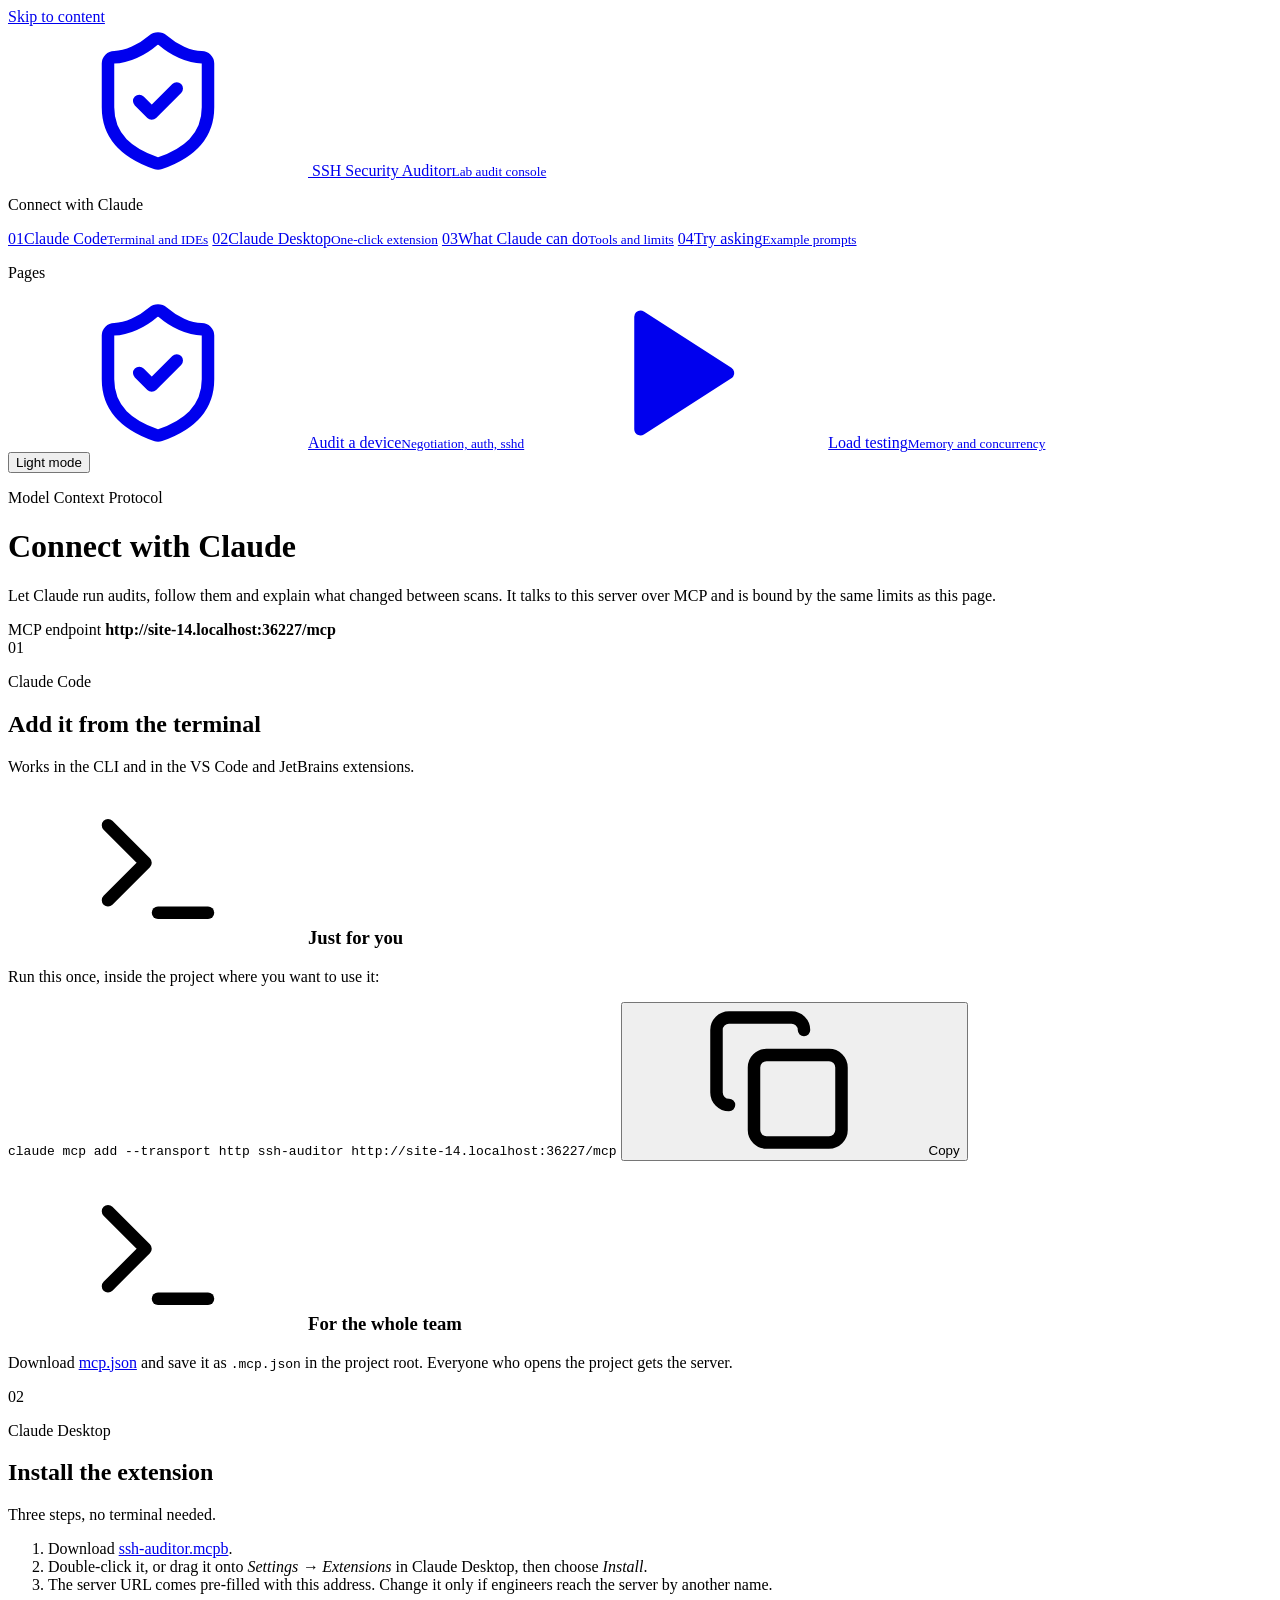
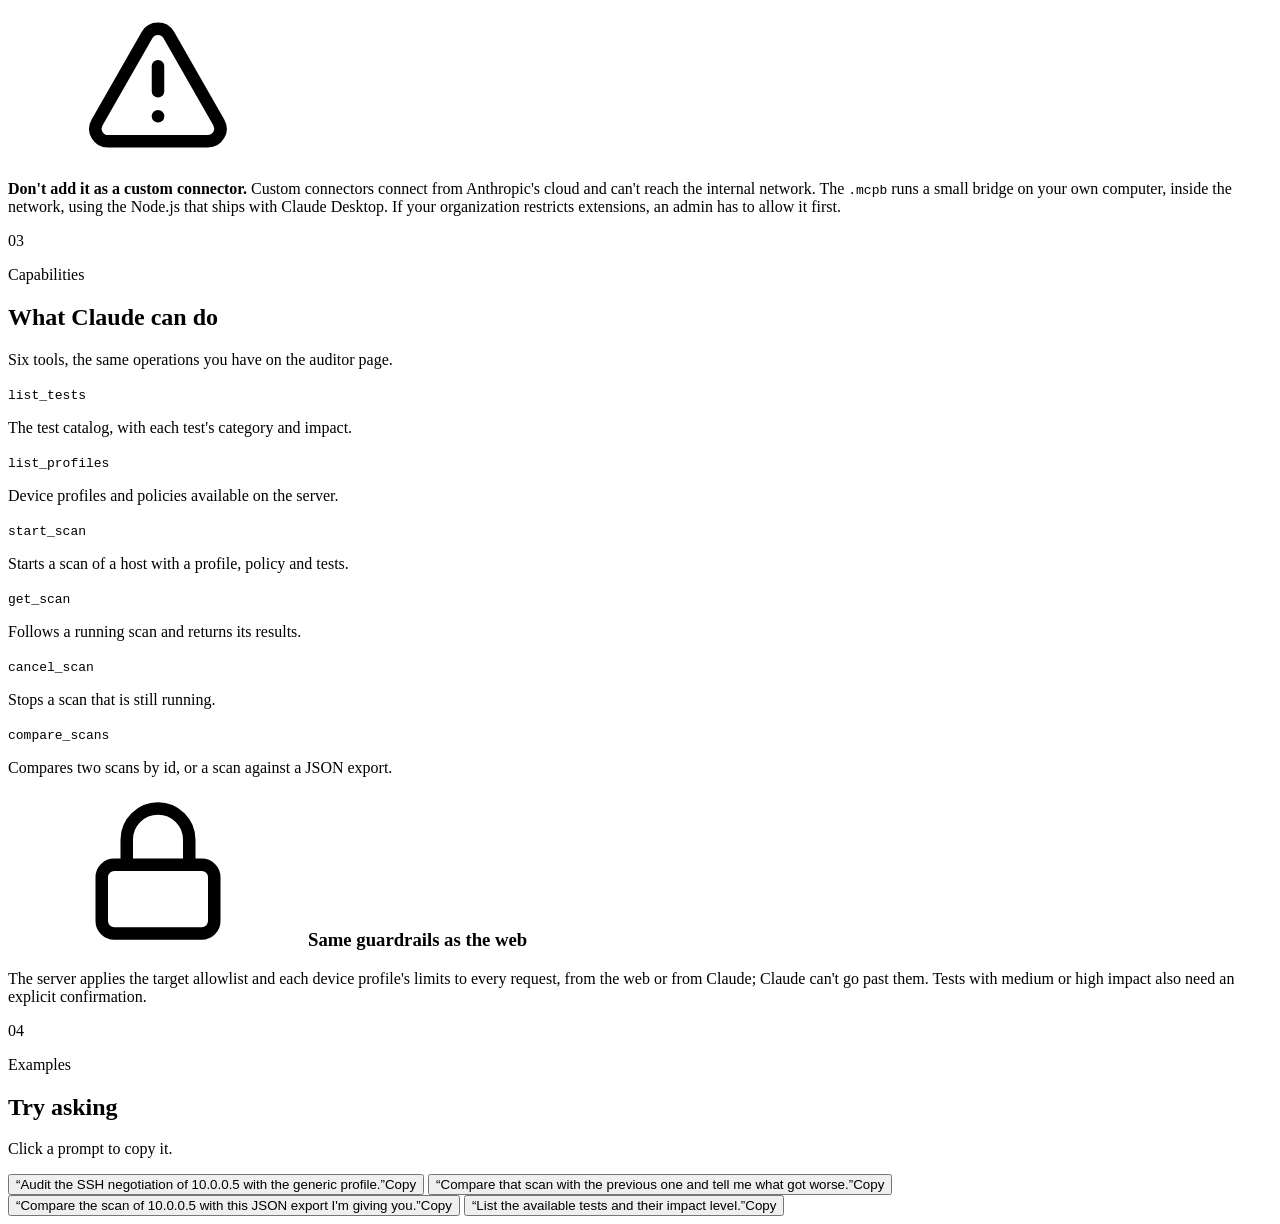
==== commit a6913aa5: "naal2" ====
--- a/ssh_auditor/web/static/claude.html
+++ b/ssh_auditor/web/static/claude.html
@@ -16,6 +16,7 @@
   <svg width="0" height="0" style="position:absolute" aria-hidden="true">
     <defs>
       <symbol id="i-shield" viewBox="0 0 24 24" fill="none" stroke="currentColor" stroke-width="2" stroke-linecap="round" stroke-linejoin="round"><path d="M20 13c0 5-3.5 7.5-7.66 8.95a1 1 0 0 1-.67-.01C7.5 20.5 4 18 4 13V6a1 1 0 0 1 1-1c2 0 4.5-1.2 6.24-2.72a1.17 1.17 0 0 1 1.52 0C14.51 3.81 17 5 19 5a1 1 0 0 1 1 1z"/><path d="m9 12 2 2 4-4"/></symbol>
+      <symbol id="i-play" viewBox="0 0 24 24" fill="currentColor" stroke="currentColor" stroke-width="2" stroke-linejoin="round"><polygon points="6 3 20 12 6 21 6 3"/></symbol>
       <symbol id="i-back" viewBox="0 0 24 24" fill="none" stroke="currentColor" stroke-width="2" stroke-linecap="round" stroke-linejoin="round"><path d="m12 19-7-7 7-7"/><path d="M19 12H5"/></symbol>
       <symbol id="i-terminal" viewBox="0 0 24 24" fill="none" stroke="currentColor" stroke-width="2" stroke-linecap="round" stroke-linejoin="round"><polyline points="4 17 10 11 4 5"/><line x1="12" x2="20" y1="19" y2="19"/></symbol>
       <symbol id="i-monitor" viewBox="0 0 24 24" fill="none" stroke="currentColor" stroke-width="2" stroke-linecap="round" stroke-linejoin="round"><rect width="20" height="14" x="2" y="3" rx="2"/><line x1="8" x2="16" y1="21" y2="21"/><line x1="12" x2="12" y1="17" y2="21"/></symbol>
@@ -41,8 +42,10 @@
       </div>
     </nav>
     <div class="side-foot">
-      <div class="nav">
-        <a class="navlink-claude" href="/"><svg class="ico"><use href="#i-back"/></svg><span class="t">Back to the auditor<small>Run scans in the browser</small></span></a>
+      <p class="nav-label">Pages</p>
+      <div class="nav pagenav">
+        <a href="/"><svg class="ico"><use href="#i-shield"/></svg><span class="t">Audit a device<small>Negotiation, auth, sshd</small></span></a>
+        <a href="/load.html"><svg class="ico"><use href="#i-play"/></svg><span class="t">Load testing<small>Memory and concurrency</small></span></a>
       </div>
       <button class="sec small" id="themeBtn" type="button">Light mode</button>
     </div>
